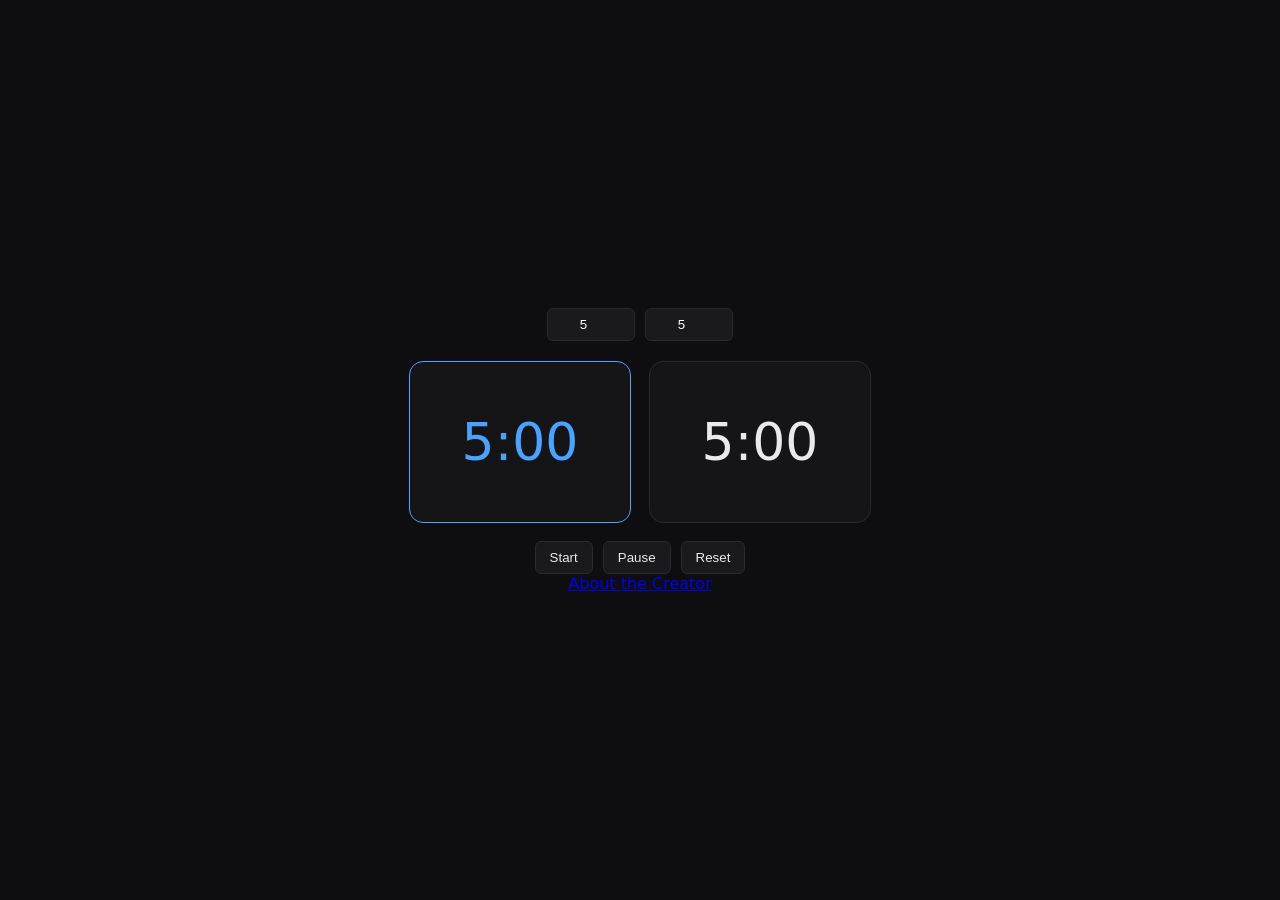
==== index.html @ dc55e905 "Update index.html" ====
<!DOCTYPE html>
<html lang="en">
<head>
<meta charset="UTF-8">
<title>Daham Denuwan</title>

<style>
body{
    margin:0;
    height:100vh;
    display:flex;
    flex-direction:column;
    justify-content:center;
    align-items:center;
    background:#0e0e10;
    font-family: system-ui, Arial;
    color:#eaeaea;
}

.top {
    margin-bottom:20px;
    display:flex;
    gap:10px;
}

input{
    width:70px;
    padding:8px;
    background:#1a1a1d;
    border:1px solid #2a2a2e;
    color:#fff;
    outline:none;
    text-align:center;
    border-radius:6px;
}

.clock-wrap{
    display:flex;
    gap:18px;
}

.clock{
    width:220px;
    height:160px;
    display:flex;
    align-items:center;
    justify-content:center;
    font-size:52px;
    background:#151518;
    border:1px solid #2a2a2e;
    border-radius:14px;
    cursor:pointer;
    user-select:none;
    transition:0.15s;
}

.active{
    border-color:#4aa3ff;
    color:#4aa3ff;
}

.controls{
    margin-top:18px;
    display:flex;
    gap:10px;
}

button{
    padding:8px 14px;
    background:#1a1a1d;
    border:1px solid #2a2a2e;
    color:#eaeaea;
    border-radius:6px;
    cursor:pointer;
}

button:hover{
    border-color:#4aa3ff;
}
</style>
</head>

<body>

<div class="top">
    <input id="t1set" type="number" value="5" min="1">
    <input id="t2set" type="number" value="5" min="1">
</div>

<div class="clock-wrap">
    <div id="c1" class="clock active">5:00</div>
    <div id="c2" class="clock">5:00</div>
</div>

<div class="controls">
    <button onclick="start()">Start</button>
    <button onclick="pause()">Pause</button>
    <button onclick="reset()">Reset</button>
</div>

<script>
let t1 = 300;
let t2 = 300;
let active = 1;
let running = false;
let timer = null;

const c1 = document.getElementById("c1");
const c2 = document.getElementById("c2");

function fmt(t){
    let m = Math.floor(t/60);
    let s = t%60;
    return `${m}:${s.toString().padStart(2,'0')}`;
}

function draw(){
    c1.textContent = fmt(t1);
    c2.textContent = fmt(t2);
}

function tick(){
    if(!running) return;

    if(active === 1){
        t1--;
        if(t1 < 0) t1 = 0;
    } else {
        t2--;
        if(t2 < 0) t2 = 0;
    }

    draw();
}

function start(){
    t1 = parseInt(document.getElementById("t1set").value) * 60;
    t2 = parseInt(document.getElementById("t2set").value) * 60;

    active = 1;
    running = true;

    c1.classList.add("active");
    c2.classList.remove("active");

    clearInterval(timer);
    timer = setInterval(tick, 1000);

    draw();
}

function switchTo(next){
    if(!running) return;

    active = next;
    c1.classList.toggle("active", active === 1);
    c2.classList.toggle("active", active === 2);
}

c1.onclick = () => switchTo(2);
c2.onclick = () => switchTo(1);

function pause(){
    running = !running;
}

function reset(){
    running = false;
    clearInterval(timer);

    t1 = parseInt(document.getElementById("t1set").value) * 60;
    t2 = parseInt(document.getElementById("t2set").value) * 60;

    active = 1;

    c1.classList.add("active");
    c2.classList.remove("active");

    draw();
}

draw();
</script>
<a href="creator.html">About the Creator</a>
</body>
</html>
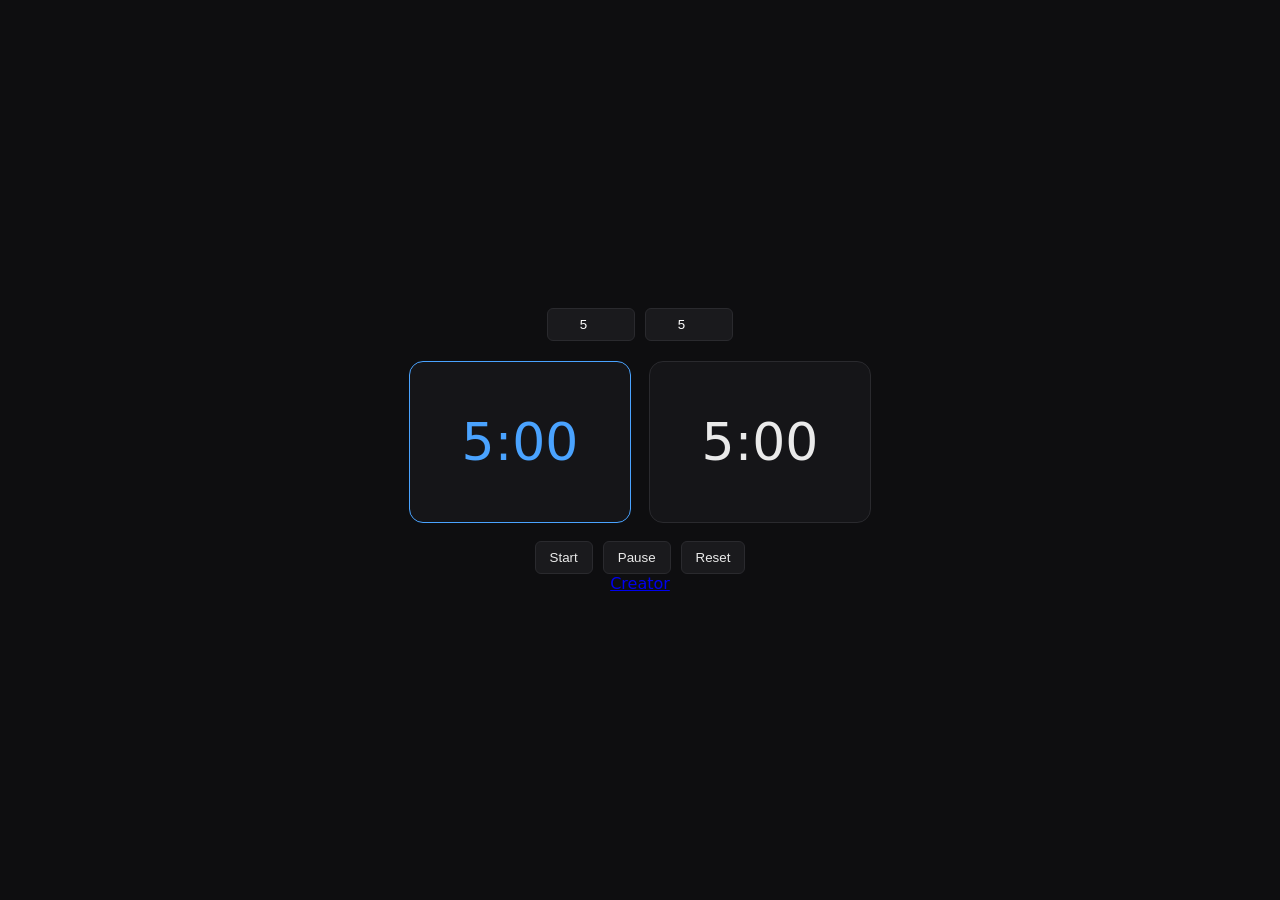
==== commit 565686fb: "Update index.html" ====
--- a/index.html
+++ b/index.html
@@ -181,6 +181,6 @@
 
 draw();
 </script>
-<a href="creator.html">About the Creator</a>
+<a href="creator.html" class="creator-btn">Creator</a>
 </body>
 </html>
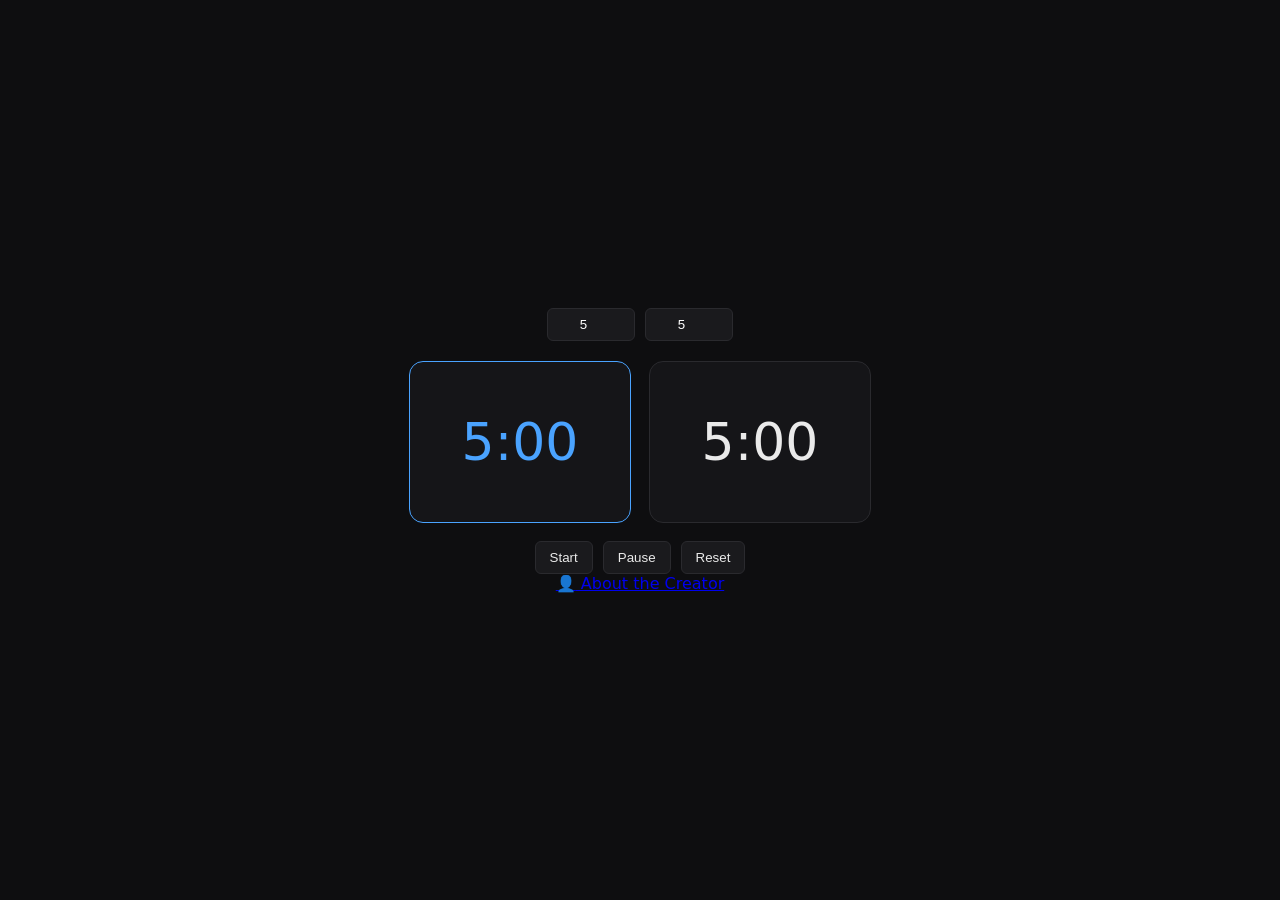
==== commit 9a055729: "Update index.html" ====
--- a/index.html
+++ b/index.html
@@ -181,6 +181,9 @@
 
 draw();
 </script>
-<a href="creator.html" class="creator-btn">Creator</a>
+<a href="creator.html" class="creator-btn">
+    <span>👤</span>
+    About the Creator
+</a>
 </body>
 </html>
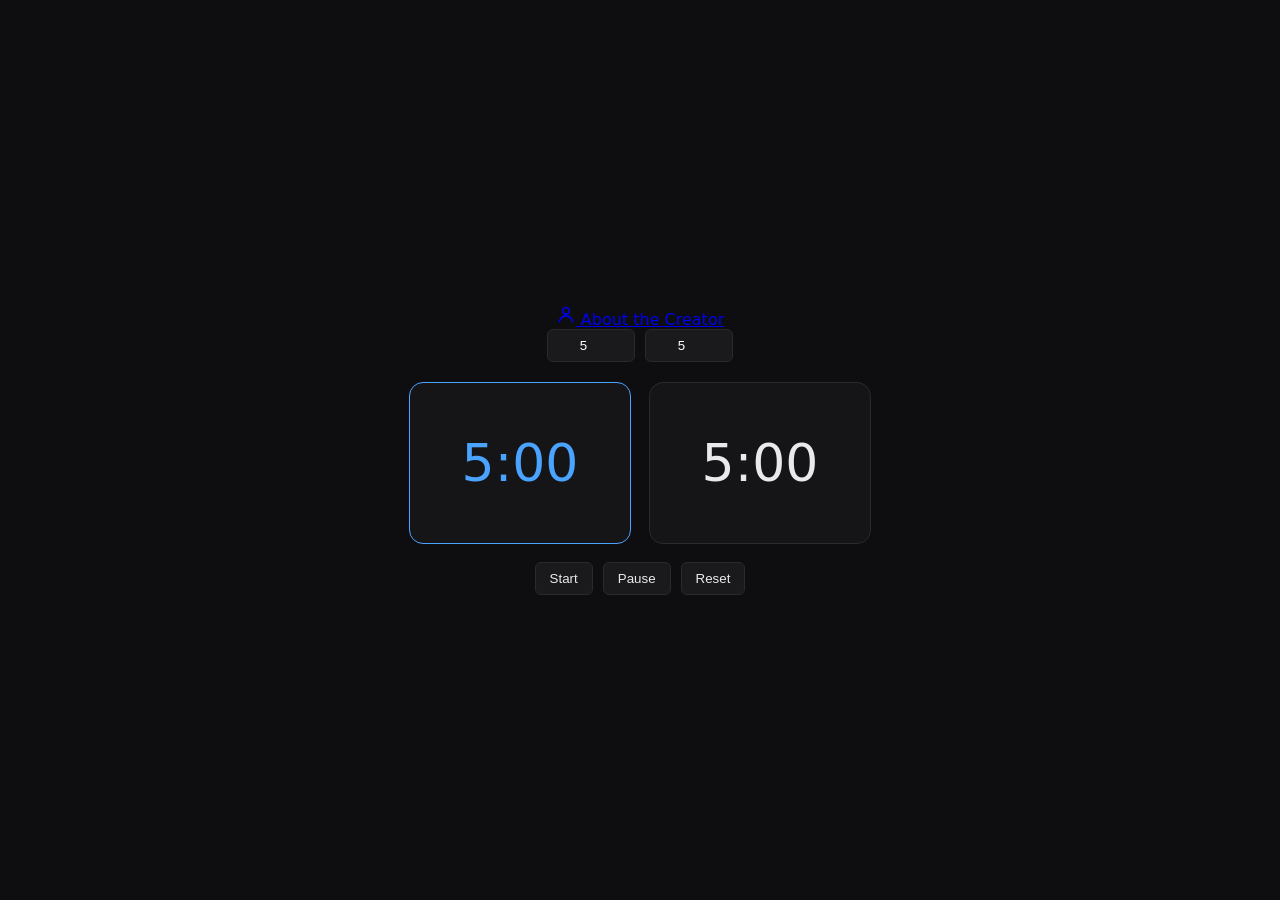
==== commit b62e91de: "Update index.html" ====
--- a/index.html
+++ b/index.html
@@ -82,6 +82,15 @@
 
 <body>
 
+<a href="creator.html" class="creator-btn">
+<svg xmlns="http://www.w3.org/2000/svg" width="20" height="20" fill="none" stroke="currentColor" stroke-width="2" viewBox="0 0 24 24">
+<path d="M20 21a8 8 0 0 0-16 0"/>
+<circle cx="12" cy="7" r="4"/>
+</svg>
+
+<span>About the Creator</span>
+</a>
+    
 <div class="top">
     <input id="t1set" type="number" value="5" min="1">
     <input id="t2set" type="number" value="5" min="1">
@@ -181,9 +190,6 @@
 
 draw();
 </script>
-<a href="creator.html" class="creator-btn">
-    <span>👤</span>
-    About the Creator
-</a>
+
 </body>
 </html>
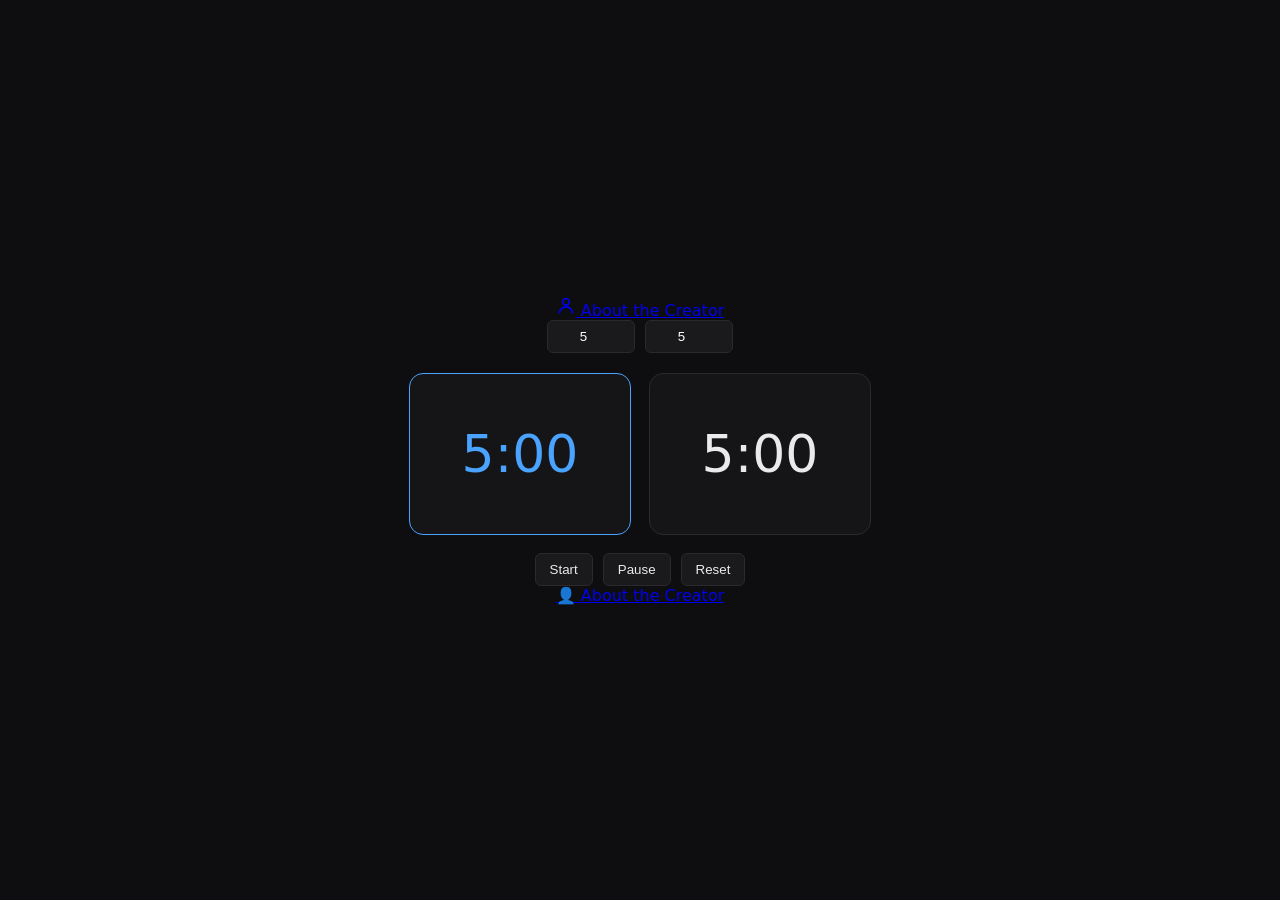
==== commit cbc70394: "Update index.html" ====
--- a/index.html
+++ b/index.html
@@ -190,6 +190,11 @@
 
 draw();
 </script>
+    <div class="creator-container">
+    <a href="creator.html" class="creator-btn">
+        👤 About the Creator
+    </a>
+</div>
 
 </body>
 </html>
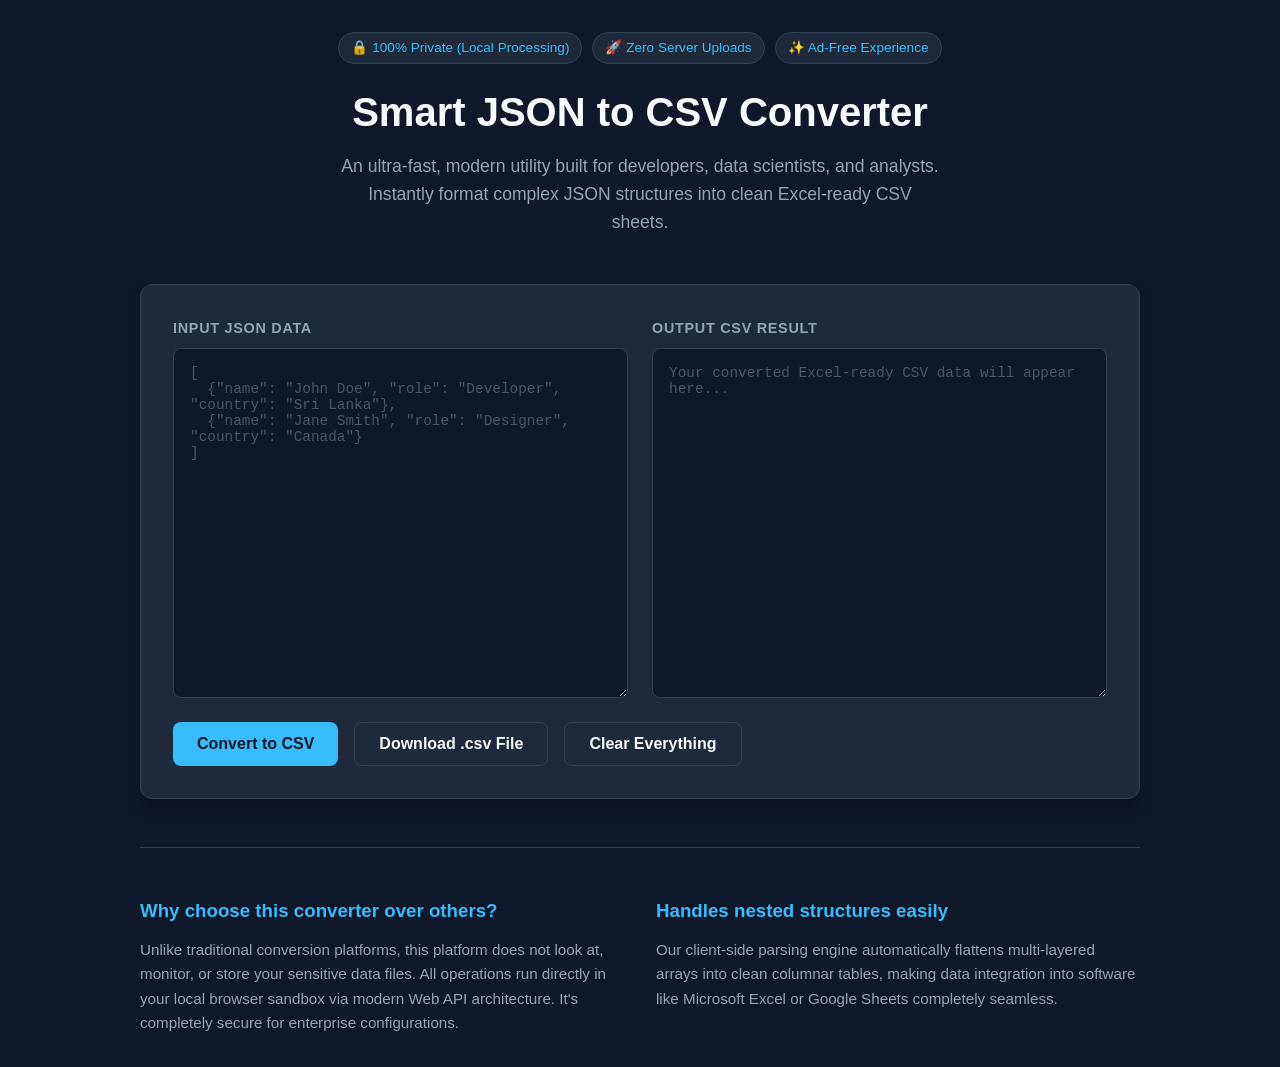
==== commit 01161135: "Update index.html" ====
--- a/index.html
+++ b/index.html
@@ -1,200 +1,355 @@
 <!DOCTYPE html>
 <html lang="en">
 <head>
-<meta charset="UTF-8">
-<title>Daham Denuwan</title>
-
-<style>
-body{
-    margin:0;
-    height:100vh;
-    display:flex;
-    flex-direction:column;
-    justify-content:center;
-    align-items:center;
-    background:#0e0e10;
-    font-family: system-ui, Arial;
-    color:#eaeaea;
-}
-
-.top {
-    margin-bottom:20px;
-    display:flex;
-    gap:10px;
-}
-
-input{
-    width:70px;
-    padding:8px;
-    background:#1a1a1d;
-    border:1px solid #2a2a2e;
-    color:#fff;
-    outline:none;
-    text-align:center;
-    border-radius:6px;
-}
-
-.clock-wrap{
-    display:flex;
-    gap:18px;
-}
-
-.clock{
-    width:220px;
-    height:160px;
-    display:flex;
-    align-items:center;
-    justify-content:center;
-    font-size:52px;
-    background:#151518;
-    border:1px solid #2a2a2e;
-    border-radius:14px;
-    cursor:pointer;
-    user-select:none;
-    transition:0.15s;
-}
-
-.active{
-    border-color:#4aa3ff;
-    color:#4aa3ff;
-}
-
-.controls{
-    margin-top:18px;
-    display:flex;
-    gap:10px;
-}
-
-button{
-    padding:8px 14px;
-    background:#1a1a1d;
-    border:1px solid #2a2a2e;
-    color:#eaeaea;
-    border-radius:6px;
-    cursor:pointer;
-}
-
-button:hover{
-    border-color:#4aa3ff;
-}
-</style>
+    <meta charset="UTF-8">
+    <meta name="viewport" content="width=device-width, initial-scale=1.0">
+    
+    <title>Free JSON to CSV Converter Online - 100% Private & Instant</title>
+    <meta name="description" content="Convert JSON data to Excel CSV format instantly. Free, ad-free, and 100% private. All processing happens in your browser—no data is uploaded to a server.">
+    <meta name="keywords" content="json to csv, convert json to excel, json to csv converter, free json converter, private json parser">
+    
+    <style>
+        :root {
+            --bg-color: #0f172a;
+            --card-bg: #1e293b;
+            --text-color: #f8fafc;
+            --text-muted: #94a3b8;
+            --accent-color: #38bdf8;
+            --accent-hover: #0ea5e9;
+            --success-color: #4ade80;
+            --border-color: #334155;
+        }
+
+        * {
+            box-sizing: border-box;
+            margin: 0;
+            padding: 0;
+            font-family: -apple-system, BlinkMacSystemFont, "Segoe UI", Roboto, Helvetica, Arial, sans-serif;
+        }
+
+        body {
+            background-color: var(--bg-color);
+            color: var(--text-color);
+            line-height: 1.6;
+            padding: 2rem 1rem;
+        }
+
+        .container {
+            max-width: 1000px;
+            margin: 0 auto;
+        }
+
+        header {
+            text-align: center;
+            margin-bottom: 3rem;
+        }
+
+        h1 {
+            font-size: 2.5rem;
+            margin-bottom: 0.5rem;
+            color: var(--text-color);
+        }
+
+        .badge-container {
+            display: flex;
+            justify-content: center;
+            gap: 10px;
+            margin-bottom: 1rem;
+            flex-wrap: wrap;
+        }
+
+        .badge {
+            background-color: #1e293b;
+            border: 1px solid var(--border-color);
+            padding: 0.25rem 0.75rem;
+            border-radius: 20px;
+            font-size: 0.85rem;
+            color: var(--accent-color);
+            font-weight: 500;
+        }
+
+        .subtitle {
+            color: var(--text-muted);
+            font-size: 1.1rem;
+            max-width: 600px;
+            margin: 0 auto;
+        }
+
+        .converter-box {
+            background-color: var(--card-bg);
+            border: 1px solid var(--border-color);
+            border-radius: 12px;
+            padding: 2rem;
+            box-shadow: 0 10px 15px -3px rgba(0, 0, 0, 0.3);
+            margin-bottom: 3rem;
+        }
+
+        .grid {
+            display: grid;
+            grid-template-columns: 1fr;
+            gap: 1.5rem;
+            margin-bottom: 1.5rem;
+        }
+
+        @media (min-width: 768px) {
+            .grid {
+                grid-template-columns: 1fr 1fr;
+            }
+        }
+
+        .input-group {
+            display: flex;
+            flex-direction: column;
+            gap: 0.5rem;
+        }
+
+        label {
+            font-weight: 600;
+            color: var(--text-muted);
+            font-size: 0.9rem;
+            text-transform: uppercase;
+            letter-spacing: 0.05em;
+        }
+
+        textarea {
+            width: 100%;
+            height: 350px;
+            background-color: #0f172a;
+            border: 1px solid var(--border-color);
+            border-radius: 8px;
+            padding: 1rem;
+            color: #38bdf8;
+            font-family: "Fira Code", Monaco, Consolas, monospace;
+            font-size: 0.9rem;
+            resize: vertical;
+        }
+
+        textarea:focus {
+            outline: none;
+            border-color: var(--accent-color);
+        }
+
+        textarea::placeholder {
+            color: #475569;
+        }
+
+        .action-bar {
+            display: flex;
+            gap: 1rem;
+            flex-wrap: wrap;
+        }
+
+        button {
+            background-color: var(--accent-color);
+            color: #0f172a;
+            border: none;
+            padding: 0.75rem 1.5rem;
+            font-size: 1rem;
+            font-weight: 600;
+            border-radius: 8px;
+            cursor: pointer;
+            transition: background-color 0.2s, transform 0.1s;
+        }
+
+        button:hover {
+            background-color: var(--accent-hover);
+        }
+
+        button:active {
+            transform: scale(0.98);
+        }
+
+        button.secondary {
+            background-color: transparent;
+            border: 1px solid var(--border-color);
+            color: var(--text-color);
+        }
+
+        button.secondary:hover {
+            background-color: #334155;
+        }
+
+        .error-message {
+            color: #f87171;
+            margin-top: 1rem;
+            font-weight: 500;
+            display: none;
+        }
+
+        /* Marketing & Informational Content Footer */
+        .info-section {
+            border-top: 1px solid var(--border-color);
+            padding-top: 3rem;
+        }
+
+        .info-grid {
+            display: grid;
+            grid-template-columns: 1fr;
+            gap: 2rem;
+        }
+
+        @media (min-width: 768px) {
+            .info-grid {
+                grid-template-columns: 1fr 1fr;
+            }
+        }
+
+        .info-card h3 {
+            margin-bottom: 0.75rem;
+            color: var(--accent-color);
+        }
+
+        .info-card p {
+            color: var(--text-muted);
+            font-size: 0.95rem;
+        }
+    </style>
 </head>
-
 <body>
 
-<a href="creator.html" class="creator-btn">
-<svg xmlns="http://www.w3.org/2000/svg" width="20" height="20" fill="none" stroke="currentColor" stroke-width="2" viewBox="0 0 24 24">
-<path d="M20 21a8 8 0 0 0-16 0"/>
-<circle cx="12" cy="7" r="4"/>
-</svg>
-
-<span>About the Creator</span>
-</a>
-    
-<div class="top">
-    <input id="t1set" type="number" value="5" min="1">
-    <input id="t2set" type="number" value="5" min="1">
-</div>
-
-<div class="clock-wrap">
-    <div id="c1" class="clock active">5:00</div>
-    <div id="c2" class="clock">5:00</div>
-</div>
-
-<div class="controls">
-    <button onclick="start()">Start</button>
-    <button onclick="pause()">Pause</button>
-    <button onclick="reset()">Reset</button>
-</div>
-
-<script>
-let t1 = 300;
-let t2 = 300;
-let active = 1;
-let running = false;
-let timer = null;
-
-const c1 = document.getElementById("c1");
-const c2 = document.getElementById("c2");
-
-function fmt(t){
-    let m = Math.floor(t/60);
-    let s = t%60;
-    return `${m}:${s.toString().padStart(2,'0')}`;
-}
-
-function draw(){
-    c1.textContent = fmt(t1);
-    c2.textContent = fmt(t2);
-}
-
-function tick(){
-    if(!running) return;
-
-    if(active === 1){
-        t1--;
-        if(t1 < 0) t1 = 0;
-    } else {
-        t2--;
-        if(t2 < 0) t2 = 0;
-    }
-
-    draw();
-}
-
-function start(){
-    t1 = parseInt(document.getElementById("t1set").value) * 60;
-    t2 = parseInt(document.getElementById("t2set").value) * 60;
-
-    active = 1;
-    running = true;
-
-    c1.classList.add("active");
-    c2.classList.remove("active");
-
-    clearInterval(timer);
-    timer = setInterval(tick, 1000);
-
-    draw();
-}
-
-function switchTo(next){
-    if(!running) return;
-
-    active = next;
-    c1.classList.toggle("active", active === 1);
-    c2.classList.toggle("active", active === 2);
-}
-
-c1.onclick = () => switchTo(2);
-c2.onclick = () => switchTo(1);
-
-function pause(){
-    running = !running;
-}
-
-function reset(){
-    running = false;
-    clearInterval(timer);
-
-    t1 = parseInt(document.getElementById("t1set").value) * 60;
-    t2 = parseInt(document.getElementById("t2set").value) * 60;
-
-    active = 1;
-
-    c1.classList.add("active");
-    c2.classList.remove("active");
-
-    draw();
-}
-
-draw();
-</script>
-    <div class="creator-container">
-    <a href="creator.html" class="creator-btn">
-        👤 About the Creator
-    </a>
-</div>
-
+    <div class="container">
+        <header>
+            <div class="badge-container">
+                <span class="badge">🔒 100% Private (Local Processing)</span>
+                <span class="badge">🚀 Zero Server Uploads</span>
+                <span class="badge">✨ Ad-Free Experience</span>
+            </div>
+            <h1>Smart JSON to CSV Converter</h1>
+            <p class="subtitle">An ultra-fast, modern utility built for developers, data scientists, and analysts. Instantly format complex JSON structures into clean Excel-ready CSV sheets.</p>
+        </header>
+
+        <div class="converter-box">
+            <div class="grid">
+                <div class="input-group">
+                    <label for="jsonInput">Input JSON Data</label>
+                    <textarea id="jsonInput" placeholder='[&#10;  {"name": "John Doe", "role": "Developer", "country": "Sri Lanka"},&#10;  {"name": "Jane Smith", "role": "Designer", "country": "Canada"}&#10;]'></textarea>
+                </div>
+                <div class="input-group">
+                    <label for="csvOutput">Output CSV Result</label>
+                    <textarea id="csvOutput" readonly placeholder="Your converted Excel-ready CSV data will appear here..."></textarea>
+                </div>
+            </div>
+
+            <div class="action-bar">
+                <button id="convertBtn" onclick="processData()">Convert to CSV</button>
+                <button id="downloadBtn" class="secondary" onclick="downloadCSV()" disabled>Download .csv File</button>
+                <button class="secondary" onclick="clearAll()">Clear Everything</button>
+            </div>
+            
+            <div id="errorBox" class="error-message"></div>
+        </div>
+
+        <section class="info-section">
+            <div class="info-grid">
+                <div class="info-card">
+                    <h3>Why choose this converter over others?</h3>
+                    <p>Unlike traditional conversion platforms, this platform does not look at, monitor, or store your sensitive data files. All operations run directly in your local browser sandbox via modern Web API architecture. It's completely secure for enterprise configurations.</p>
+                </div>
+                <div class="info-card">
+                    <h3>Handles nested structures easily</h3>
+                    <p>Our client-side parsing engine automatically flattens multi-layered arrays into clean columnar tables, making data integration into software like Microsoft Excel or Google Sheets completely seamless.</p>
+                </div>
+            </div>
+        </section>
+    </div>
+
+    <script>
+        function processData() {
+            const jsonInput = document.getElementById('jsonInput').value.trim();
+            const errorBox = document.getElementById('errorBox');
+            const csvOutput = document.getElementById('csvOutput');
+            const downloadBtn = document.getElementById('downloadBtn');
+
+            errorBox.style.display = "none";
+            csvOutput.value = "";
+            downloadBtn.disabled = true;
+
+            if (!jsonInput) {
+                showError("Please paste some JSON data first.");
+                return;
+            }
+
+            try {
+                let parsedData = JSON.parse(jsonInput);
+                
+                // If user pasted a single object instead of an array, wrap it in an array
+                if (!Array.isArray(parsedData)) {
+                    parsedData = [parsedData];
+                }
+
+                if (parsedData.length === 0) {
+                    showError("The array is empty.");
+                    return;
+                }
+
+                // Gather all unique keys across all objects (accounts for mismatched structures)
+                let headers = new Set();
+                parsedData.forEach(item => {
+                    Object.keys(item).forEach(key => headers.add(key));
+                });
+                const headerArray = Array.from(headers);
+
+                // Build CSV rows
+                let csvRows = [];
+                
+                // Add header row
+                csvRows.push(headerArray.map(header => `"${header.replace(/"/g, '""')}"`).join(','));
+
+                // Add data rows
+                parsedData.forEach(item => {
+                    const rowValues = headerArray.map(header => {
+                        let val = item[header];
+                        if (val === undefined || val === null) {
+                            return '""';
+                        }
+                        // Handle objects or arrays inside the property
+                        if (typeof val === 'object') {
+                            val = JSON.stringify(val);
+                        }
+                        // Escape quotes for CSV safety
+                        return `"${String(val).replace(/"/g, '""')}"`;
+                    });
+                    csvRows.push(rowValues.join(','));
+                });
+
+                // Display result
+                csvOutput.value = csvRows.join('\n');
+                downloadBtn.disabled = false;
+
+            } catch (e) {
+                showError("Invalid JSON structure: " + e.message);
+            }
+        }
+
+        function downloadCSV() {
+            const csvContent = document.getElementById('csvOutput').value;
+            if (!csvContent) return;
+
+            const blob = new Blob([csvContent], { type: 'text/csv;charset=utf-8;' });
+            const url = URL.createObjectURL(blob);
+            const link = document.createElement("a");
+            
+            link.setAttribute("href", url);
+            link.setAttribute("download", "converted_data.csv");
+            link.style.visibility = 'hidden';
+            
+            document.body.appendChild(link);
+            link.click();
+            document.body.removeChild(link);
+        }
+
+        function clearAll() {
+            document.getElementById('jsonInput').value = "";
+            document.getElementById('csvOutput').value = "";
+            document.getElementById('errorBox').style.display = "none";
+            document.getElementById('downloadBtn').disabled = true;
+        }
+
+        function showError(msg) {
+            const errorBox = document.getElementById('errorBox');
+            errorBox.innerText = msg;
+            errorBox.style.display = "block";
+        }
+    </script>
 </body>
 </html>
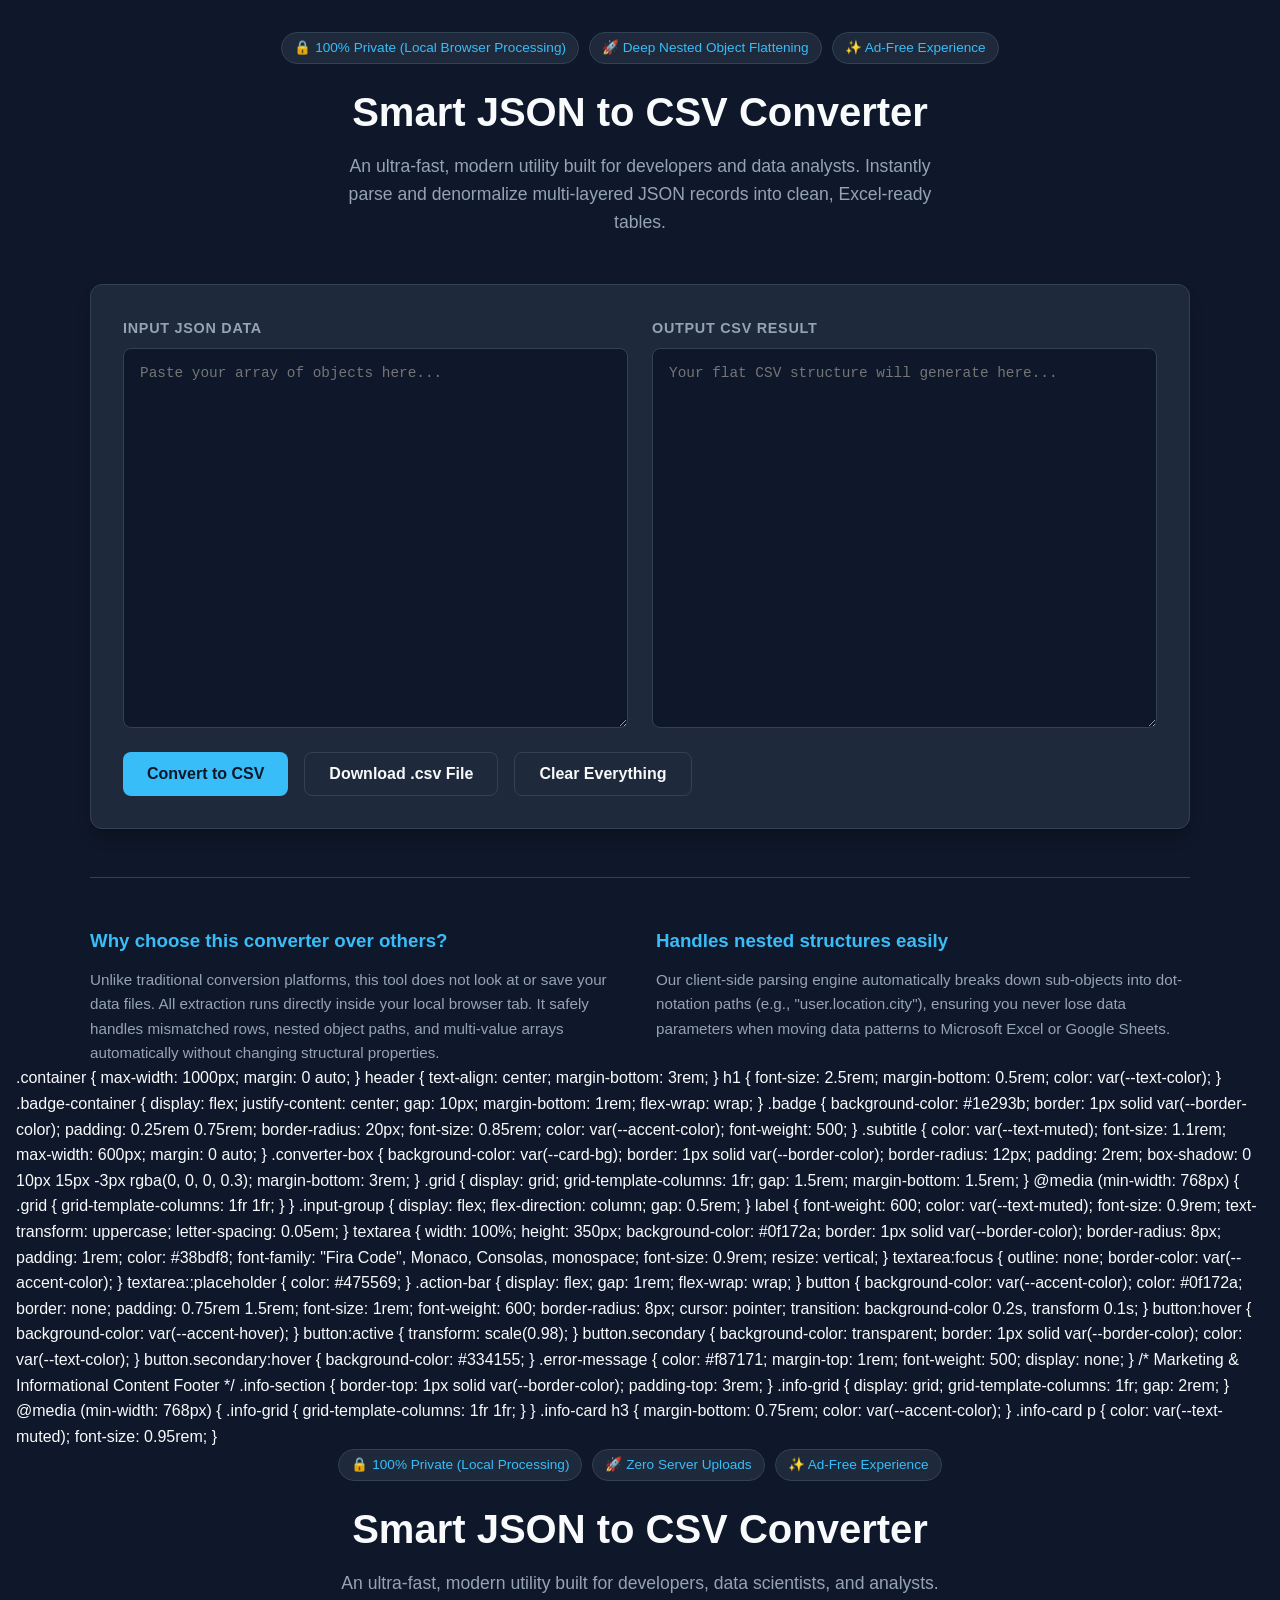
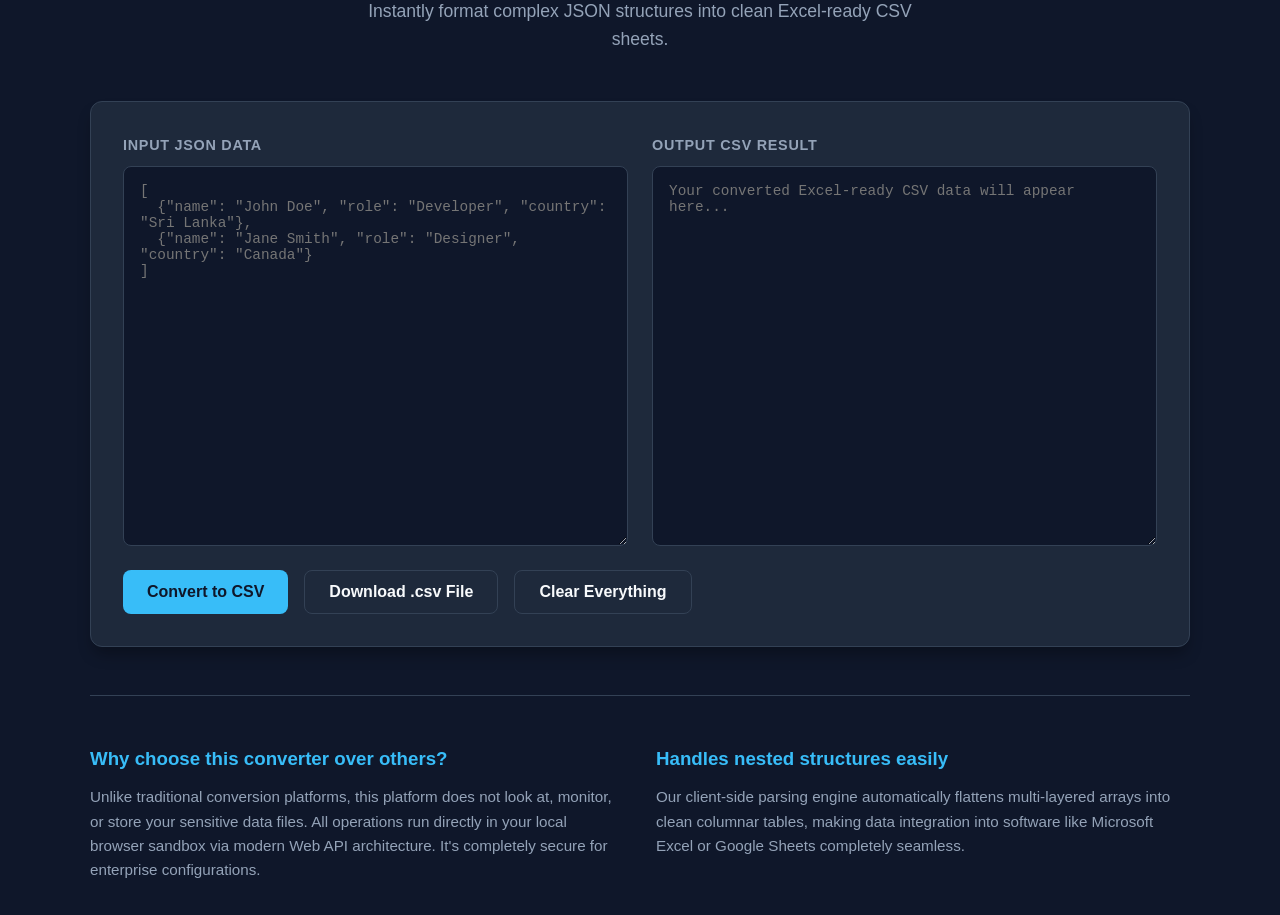
==== commit c3de6c4f: "Update index.html" ====
--- a/index.html
+++ b/index.html
@@ -5,8 +5,8 @@
     <meta name="viewport" content="width=device-width, initial-scale=1.0">
     
     <title>Free JSON to CSV Converter Online - 100% Private & Instant</title>
-    <meta name="description" content="Convert JSON data to Excel CSV format instantly. Free, ad-free, and 100% private. All processing happens in your browser—no data is uploaded to a server.">
-    <meta name="keywords" content="json to csv, convert json to excel, json to csv converter, free json converter, private json parser">
+    <meta name="description" content="Convert nested JSON data to Excel CSV format instantly. Free, ad-free, and 100% private. All processing happens in your browser—no data is uploaded to a server.">
+    <meta name="keywords" content="json to csv, convert json to excel, json to csv converter, free json converter, private json parser, flatten json">
     
     <style>
         :root {
@@ -16,7 +16,6 @@
             --text-muted: #94a3b8;
             --accent-color: #38bdf8;
             --accent-hover: #0ea5e9;
-            --success-color: #4ade80;
             --border-color: #334155;
         }
 
@@ -24,7 +23,7 @@
             box-sizing: border-box;
             margin: 0;
             padding: 0;
-            font-family: -apple-system, BlinkMacSystemFont, "Segoe UI", Roboto, Helvetica, Arial, sans-serif;
+            font-family: -apple-system, BlinkMacSystemFont, "Segoe UI", Roboto, Arial, sans-serif;
         }
 
         body {
@@ -34,6 +33,338 @@
             padding: 2rem 1rem;
         }
 
+        .container {
+            max-width: 1100px;
+            margin: 0 auto;
+        }
+
+        header {
+            text-align: center;
+            margin-bottom: 3rem;
+        }
+
+        h1 {
+            font-size: 2.5rem;
+            margin-bottom: 0.5rem;
+        }
+
+        .badge-container {
+            display: flex;
+            justify-content: center;
+            gap: 10px;
+            margin-bottom: 1rem;
+            flex-wrap: wrap;
+        }
+
+        .badge {
+            background-color: #1e293b;
+            border: 1px solid var(--border-color);
+            padding: 0.25rem 0.75rem;
+            border-radius: 20px;
+            font-size: 0.85rem;
+            color: var(--accent-color);
+            font-weight: 500;
+        }
+
+        .subtitle {
+            color: var(--text-muted);
+            font-size: 1.1rem;
+            max-width: 600px;
+            margin: 0 auto;
+        }
+
+        .converter-box {
+            background-color: var(--card-bg);
+            border: 1px solid var(--border-color);
+            border-radius: 12px;
+            padding: 2rem;
+            box-shadow: 0 10px 15px -3px rgba(0, 0, 0, 0.3);
+            margin-bottom: 3rem;
+        }
+
+        .grid {
+            display: grid;
+            grid-template-columns: 1fr;
+            gap: 1.5rem;
+            margin-bottom: 1.5rem;
+        }
+
+        @media (min-width: 768px) {
+            .grid {
+                grid-template-columns: 1fr 1fr;
+            }
+        }
+
+        .input-group {
+            display: flex;
+            flex-direction: column;
+            gap: 0.5rem;
+        }
+
+        label {
+            font-weight: 600;
+            color: var(--text-muted);
+            font-size: 0.9rem;
+            text-transform: uppercase;
+            letter-spacing: 0.05em;
+        }
+
+        textarea {
+            width: 100%;
+            height: 380px;
+            background-color: #0f172a;
+            border: 1px solid var(--border-color);
+            border-radius: 8px;
+            padding: 1rem;
+            color: #38bdf8;
+            font-family: Monaco, Consolas, monospace;
+            font-size: 0.9rem;
+            resize: vertical;
+        }
+
+        textarea:focus {
+            outline: none;
+            border-color: var(--accent-color);
+        }
+
+        .action-bar {
+            display: flex;
+            gap: 1rem;
+            flex-wrap: wrap;
+        }
+
+        button {
+            background-color: var(--accent-color);
+            color: #0f172a;
+            border: none;
+            padding: 0.75rem 1.5rem;
+            font-size: 1rem;
+            font-weight: 600;
+            border-radius: 8px;
+            cursor: pointer;
+            transition: background 0.2s;
+        }
+
+        button:hover {
+            background-color: var(--accent-hover);
+        }
+
+        button:disabled {
+            background-color: #334155;
+            color: var(--text-muted);
+            cursor: not-allowed;
+        }
+
+        button.secondary {
+            background-color: transparent;
+            border: 1px solid var(--border-color);
+            color: var(--text-color);
+        }
+
+        button.secondary:hover {
+            background-color: #334155;
+        }
+
+        .error-message {
+            color: #f87171;
+            margin-top: 1rem;
+            font-weight: 500;
+            display: none;
+            padding: 0.75rem;
+            background: rgba(248, 113, 113, 0.1);
+            border-radius: 6px;
+        }
+
+        .info-section {
+            border-top: 1px solid var(--border-color);
+            padding-top: 3rem;
+        }
+
+        .info-grid {
+            display: grid;
+            grid-template-columns: 1fr;
+            gap: 2rem;
+        }
+
+        @media (min-width: 768px) {
+            .info-grid {
+                grid-template-columns: 1fr 1fr;
+            }
+        }
+
+        .info-card h3 {
+            margin-bottom: 0.75rem;
+            color: var(--accent-color);
+        }
+
+        .info-card p {
+            color: var(--text-muted);
+            font-size: 0.95rem;
+        }
+    </style>
+</head>
+<body>
+
+    <div class="container">
+        <header>
+            <div class="badge-container">
+                <span class="badge">🔒 100% Private (Local Browser Processing)</span>
+                <span class="badge">🚀 Deep Nested Object Flattening</span>
+                <span class="badge">✨ Ad-Free Experience</span>
+            </div>
+            <h1>Smart JSON to CSV Converter</h1>
+            <p class="subtitle">An ultra-fast, modern utility built for developers and data analysts. Instantly parse and denormalize multi-layered JSON records into clean, Excel-ready tables.</p>
+        </header>
+
+        <div class="converter-box">
+            <div class="grid">
+                <div class="input-group">
+                    <label for="jsonInput">Input JSON Data</label>
+                    <textarea id="jsonInput" placeholder='Paste your array of objects here...'></textarea>
+                </div>
+                <div class="input-group">
+                    <label for="csvOutput">Output CSV Result</label>
+                    <textarea id="csvOutput" readonly placeholder="Your flat CSV structure will generate here..."></textarea>
+                </div>
+            </div>
+
+            <div class="action-bar">
+                <button id="convertBtn" onclick="processData()">Convert to CSV</button>
+                <button id="downloadBtn" class="secondary" onclick="downloadCSV()" disabled>Download .csv File</button>
+                <button class="secondary" onclick="clearAll()">Clear Everything</button>
+            </div>
+            
+            <div id="errorBox" class="error-message"></div>
+        </div>
+
+        <section class="info-section">
+            <div class="info-grid">
+                <div class="info-card">
+                    <h3>Why choose this converter over others?</h3>
+                    <p>Unlike traditional conversion platforms, this tool does not look at or save your data files. All extraction runs directly inside your local browser tab. It safely handles mismatched rows, nested object paths, and multi-value arrays automatically without changing structural properties.</p>
+                </div>
+                <div class="info-card">
+                    <h3>Handles nested structures easily</h3>
+                    <p>Our client-side parsing engine automatically breaks down sub-objects into dot-notation paths (e.g., "user.location.city"), ensuring you never lose data parameters when moving data patterns to Microsoft Excel or Google Sheets.</p>
+                </div>
+            </div>
+        </section>
+    </div>
+
+    <script>
+        // Deep recursive function to completely flatten any nested object/array structure
+        function flattenObject(obj, prefix = '', res = {}) {
+            for (let key in obj) {
+                if (obj.hasOwnProperty(key)) {
+                    let propName = prefix ? prefix + '.' + key : key;
+                    
+                    if (typeof obj[key] === 'object' && obj[key] !== null) {
+                        // Recursively flatten internal arrays or nested sub-objects
+                        flattenObject(obj[key], propName, res);
+                    } else {
+                        res[propName] = obj[key];
+                    }
+                }
+            }
+            return res;
+        }
+
+        function processData() {
+            const jsonInput = document.getElementById('jsonInput').value.trim();
+            const errorBox = document.getElementById('errorBox');
+            const csvOutput = document.getElementById('csvOutput');
+            const downloadBtn = document.getElementById('downloadBtn');
+
+            errorBox.style.display = "none";
+            csvOutput.value = "";
+            downloadBtn.disabled = true;
+
+            if (!jsonInput) {
+                showError("Please paste some JSON data first.");
+                return;
+            }
+
+            try {
+                let parsedData = JSON.parse(jsonInput);
+                
+                if (!Array.isArray(parsedData)) {
+                    parsedData = [parsedData];
+                }
+
+                if (parsedData.length === 0) {
+                    showError("The array contains no objects.");
+                    return;
+                }
+
+                // 1. Flatten every row inside the array to extract sub-objects
+                let flattenedRows = parsedData.map(item => flattenObject(item));
+
+                // 2. Discover all unique flat headers across all rows
+                let headers = new Set();
+                flattenedRows.forEach(row => {
+                    Object.keys(row).forEach(key => headers.add(key));
+                });
+                const headerArray = Array.from(headers);
+
+                // 3. Construct CSV String
+                let csvLines = [];
+                
+                // Construct Header Line
+                csvLines.push(headerArray.map(h => `"${h.replace(/"/g, '""')}"`).join(','));
+
+                // Construct Data Lines
+                flattenedRows.forEach(row => {
+                    const rowValues = headerArray.map(header => {
+                        let val = row[header];
+                        if (val === undefined || val === null) {
+                            return '""';
+                        }
+                        return `"${String(val).replace(/"/g, '""')}"`;
+                    });
+                    csvLines.push(rowValues.join(','));
+                });
+
+                // Display CSV string output layout structure
+                csvOutput.value = csvLines.join('\n');
+                downloadBtn.disabled = false;
+
+            } catch (e) {
+                showError("Invalid JSON: " + e.message);
+            }
+        }
+
+        function downloadCSV() {
+            const csvContent = document.getElementById('csvOutput').value;
+            if (!csvContent) return;
+
+            const blob = new Blob([csvContent], { type: 'text/csv;charset=utf-8;' });
+            const url = URL.createObjectURL(blob);
+            const link = document.createElement("a");
+            
+            link.setAttribute("href", url);
+            link.setAttribute("download", "data_export.csv");
+            link.style.visibility = 'hidden';
+            
+            document.body.appendChild(link);
+            link.click();
+            document.body.removeChild(link);
+        }
+
+        function clearAll() {
+            document.getElementById('jsonInput').value = "";
+            document.getElementById('csvOutput').value = "";
+            document.getElementById('errorBox').style.display = "none";
+            document.getElementById('downloadBtn').disabled = true;
+        }
+
+        function showError(msg) {
+            const errorBox = document.getElementById('errorBox');
+            errorBox.innerText = msg;
+            errorBox.style.display = "block";
+        }
+    </script>
+</body>
+</html>
         .container {
             max-width: 1000px;
             margin: 0 auto;
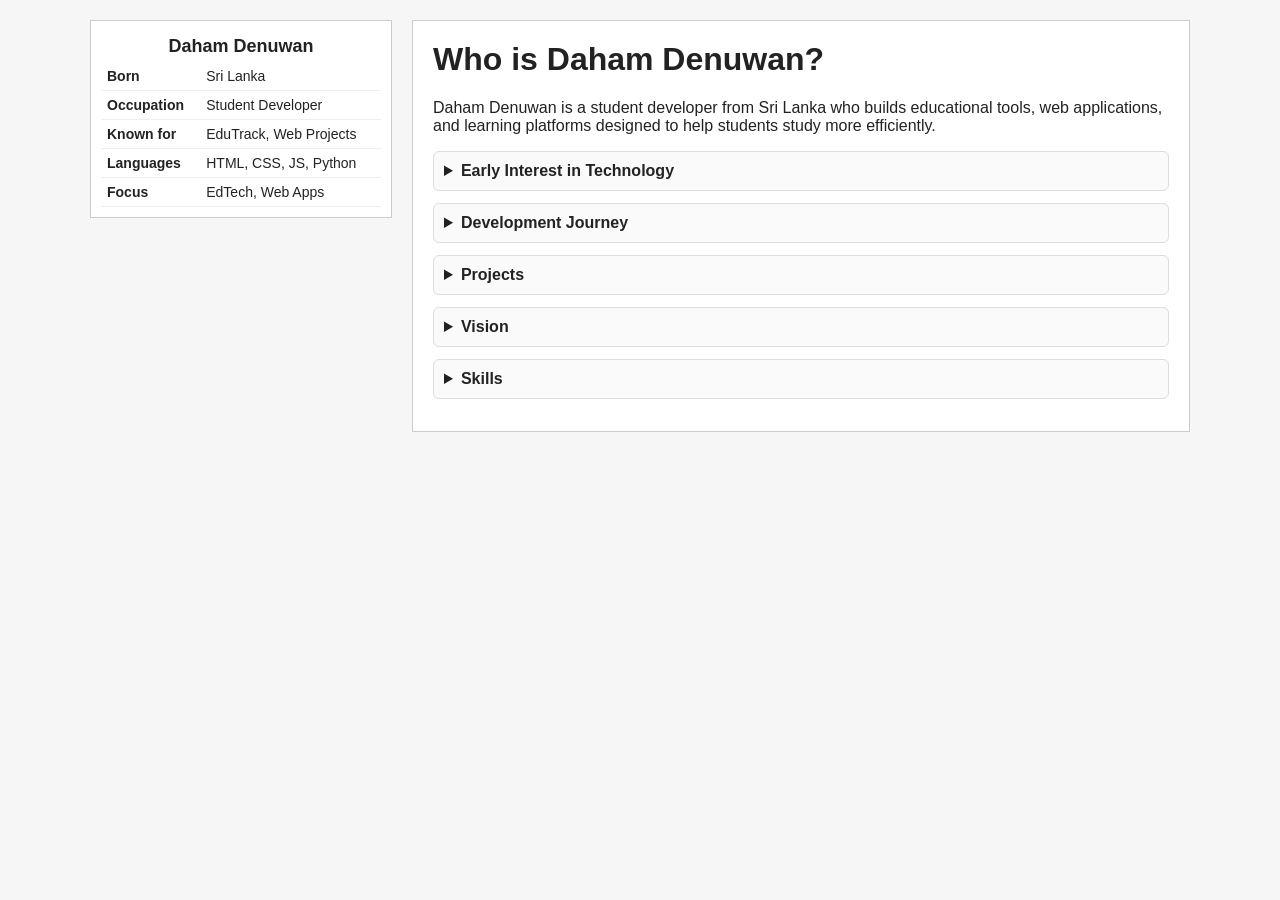
==== commit 71451744: "Update index.html" ====
--- a/index.html
+++ b/index.html
@@ -1,686 +1,155 @@
 <!DOCTYPE html>
 <html lang="en">
 <head>
-    <meta charset="UTF-8">
-    <meta name="viewport" content="width=device-width, initial-scale=1.0">
-    
-    <title>Free JSON to CSV Converter Online - 100% Private & Instant</title>
-    <meta name="description" content="Convert nested JSON data to Excel CSV format instantly. Free, ad-free, and 100% private. All processing happens in your browser—no data is uploaded to a server.">
-    <meta name="keywords" content="json to csv, convert json to excel, json to csv converter, free json converter, private json parser, flatten json">
-    
-    <style>
-        :root {
-            --bg-color: #0f172a;
-            --card-bg: #1e293b;
-            --text-color: #f8fafc;
-            --text-muted: #94a3b8;
-            --accent-color: #38bdf8;
-            --accent-hover: #0ea5e9;
-            --border-color: #334155;
-        }
+<meta charset="UTF-8">
+<title>Who is Daham Denuwan?</title>
+<meta name="description" content="Information about Daham Denuwan, a student developer from Sri Lanka building educational tools and web applications.">
 
-        * {
-            box-sizing: border-box;
-            margin: 0;
-            padding: 0;
-            font-family: -apple-system, BlinkMacSystemFont, "Segoe UI", Roboto, Arial, sans-serif;
-        }
+<style>
+body {
+  font-family: Arial, sans-serif;
+  margin: 0;
+  background: #f6f6f6;
+  color: #222;
+}
 
-        body {
-            background-color: var(--bg-color);
-            color: var(--text-color);
-            line-height: 1.6;
-            padding: 2rem 1rem;
-        }
+/* layout */
+.page {
+  display: flex;
+  gap: 20px;
+  padding: 20px;
+  max-width: 1100px;
+  margin: auto;
+}
 
-        .container {
-            max-width: 1100px;
-            margin: 0 auto;
-        }
+/* infobox */
+.infobox {
+  width: 280px;
+  background: white;
+  border: 1px solid #ccc;
+  padding: 10px;
+  font-size: 14px;
+  height: fit-content;
+}
 
-        header {
-            text-align: center;
-            margin-bottom: 3rem;
-        }
+.infobox h2 {
+  text-align: center;
+  font-size: 18px;
+  margin: 5px 0;
+}
 
-        h1 {
-            font-size: 2.5rem;
-            margin-bottom: 0.5rem;
-        }
+.infobox table {
+  width: 100%;
+  border-collapse: collapse;
+}
 
-        .badge-container {
-            display: flex;
-            justify-content: center;
-            gap: 10px;
-            margin-bottom: 1rem;
-            flex-wrap: wrap;
-        }
+.infobox td {
+  padding: 6px;
+  border-bottom: 1px solid #eee;
+}
 
-        .badge {
-            background-color: #1e293b;
-            border: 1px solid var(--border-color);
-            padding: 0.25rem 0.75rem;
-            border-radius: 20px;
-            font-size: 0.85rem;
-            color: var(--accent-color);
-            font-weight: 500;
-        }
+/* main content */
+.content {
+  flex: 1;
+  background: white;
+  padding: 20px;
+  border: 1px solid #ccc;
+}
 
-        .subtitle {
-            color: var(--text-muted);
-            font-size: 1.1rem;
-            max-width: 600px;
-            margin: 0 auto;
-        }
+h1 {
+  margin-top: 0;
+}
 
-        .converter-box {
-            background-color: var(--card-bg);
-            border: 1px solid var(--border-color);
-            border-radius: 12px;
-            padding: 2rem;
-            box-shadow: 0 10px 15px -3px rgba(0, 0, 0, 0.3);
-            margin-bottom: 3rem;
-        }
+/* collapsible sections */
+details {
+  margin-bottom: 12px;
+  border: 1px solid #ddd;
+  padding: 10px;
+  border-radius: 6px;
+  background: #fafafa;
+}
 
-        .grid {
-            display: grid;
-            grid-template-columns: 1fr;
-            gap: 1.5rem;
-            margin-bottom: 1.5rem;
-        }
+summary {
+  cursor: pointer;
+  font-weight: bold;
+}
+</style>
+</head>
 
-        @media (min-width: 768px) {
-            .grid {
-                grid-template-columns: 1fr 1fr;
-            }
-        }
-
-        .input-group {
-            display: flex;
-            flex-direction: column;
-            gap: 0.5rem;
-        }
-
-        label {
-            font-weight: 600;
-            color: var(--text-muted);
-            font-size: 0.9rem;
-            text-transform: uppercase;
-            letter-spacing: 0.05em;
-        }
-
-        textarea {
-            width: 100%;
-            height: 380px;
-            background-color: #0f172a;
-            border: 1px solid var(--border-color);
-            border-radius: 8px;
-            padding: 1rem;
-            color: #38bdf8;
-            font-family: Monaco, Consolas, monospace;
-            font-size: 0.9rem;
-            resize: vertical;
-        }
-
-        textarea:focus {
-            outline: none;
-            border-color: var(--accent-color);
-        }
-
-        .action-bar {
-            display: flex;
-            gap: 1rem;
-            flex-wrap: wrap;
-        }
-
-        button {
-            background-color: var(--accent-color);
-            color: #0f172a;
-            border: none;
-            padding: 0.75rem 1.5rem;
-            font-size: 1rem;
-            font-weight: 600;
-            border-radius: 8px;
-            cursor: pointer;
-            transition: background 0.2s;
-        }
-
-        button:hover {
-            background-color: var(--accent-hover);
-        }
-
-        button:disabled {
-            background-color: #334155;
-            color: var(--text-muted);
-            cursor: not-allowed;
-        }
-
-        button.secondary {
-            background-color: transparent;
-            border: 1px solid var(--border-color);
-            color: var(--text-color);
-        }
-
-        button.secondary:hover {
-            background-color: #334155;
-        }
-
-        .error-message {
-            color: #f87171;
-            margin-top: 1rem;
-            font-weight: 500;
-            display: none;
-            padding: 0.75rem;
-            background: rgba(248, 113, 113, 0.1);
-            border-radius: 6px;
-        }
-
-        .info-section {
-            border-top: 1px solid var(--border-color);
-            padding-top: 3rem;
-        }
-
-        .info-grid {
-            display: grid;
-            grid-template-columns: 1fr;
-            gap: 2rem;
-        }
-
-        @media (min-width: 768px) {
-            .info-grid {
-                grid-template-columns: 1fr 1fr;
-            }
-        }
-
-        .info-card h3 {
-            margin-bottom: 0.75rem;
-            color: var(--accent-color);
-        }
-
-        .info-card p {
-            color: var(--text-muted);
-            font-size: 0.95rem;
-        }
-    </style>
-</head>
 <body>
 
-    <div class="container">
-        <header>
-            <div class="badge-container">
-                <span class="badge">🔒 100% Private (Local Browser Processing)</span>
-                <span class="badge">🚀 Deep Nested Object Flattening</span>
-                <span class="badge">✨ Ad-Free Experience</span>
-            </div>
-            <h1>Smart JSON to CSV Converter</h1>
-            <p class="subtitle">An ultra-fast, modern utility built for developers and data analysts. Instantly parse and denormalize multi-layered JSON records into clean, Excel-ready tables.</p>
-        </header>
+<div class="page">
 
-        <div class="converter-box">
-            <div class="grid">
-                <div class="input-group">
-                    <label for="jsonInput">Input JSON Data</label>
-                    <textarea id="jsonInput" placeholder='Paste your array of objects here...'></textarea>
-                </div>
-                <div class="input-group">
-                    <label for="csvOutput">Output CSV Result</label>
-                    <textarea id="csvOutput" readonly placeholder="Your flat CSV structure will generate here..."></textarea>
-                </div>
-            </div>
+  <!-- INFBOX -->
+  <div class="infobox">
+    <h2>Daham Denuwan</h2>
+    <table>
+      <tr><td><b>Born</b></td><td>Sri Lanka</td></tr>
+      <tr><td><b>Occupation</b></td><td>Student Developer</td></tr>
+      <tr><td><b>Known for</b></td><td>EduTrack, Web Projects</td></tr>
+      <tr><td><b>Languages</b></td><td>HTML, CSS, JS, Python</td></tr>
+      <tr><td><b>Focus</b></td><td>EdTech, Web Apps</td></tr>
+    </table>
+  </div>
 
-            <div class="action-bar">
-                <button id="convertBtn" onclick="processData()">Convert to CSV</button>
-                <button id="downloadBtn" class="secondary" onclick="downloadCSV()" disabled>Download .csv File</button>
-                <button class="secondary" onclick="clearAll()">Clear Everything</button>
-            </div>
-            
-            <div id="errorBox" class="error-message"></div>
-        </div>
+  <!-- MAIN CONTENT -->
+  <div class="content">
 
-        <section class="info-section">
-            <div class="info-grid">
-                <div class="info-card">
-                    <h3>Why choose this converter over others?</h3>
-                    <p>Unlike traditional conversion platforms, this tool does not look at or save your data files. All extraction runs directly inside your local browser tab. It safely handles mismatched rows, nested object paths, and multi-value arrays automatically without changing structural properties.</p>
-                </div>
-                <div class="info-card">
-                    <h3>Handles nested structures easily</h3>
-                    <p>Our client-side parsing engine automatically breaks down sub-objects into dot-notation paths (e.g., "user.location.city"), ensuring you never lose data parameters when moving data patterns to Microsoft Excel or Google Sheets.</p>
-                </div>
-            </div>
-        </section>
-    </div>
+    <h1>Who is Daham Denuwan?</h1>
 
-    <script>
-        // Deep recursive function to completely flatten any nested object/array structure
-        function flattenObject(obj, prefix = '', res = {}) {
-            for (let key in obj) {
-                if (obj.hasOwnProperty(key)) {
-                    let propName = prefix ? prefix + '.' + key : key;
-                    
-                    if (typeof obj[key] === 'object' && obj[key] !== null) {
-                        // Recursively flatten internal arrays or nested sub-objects
-                        flattenObject(obj[key], propName, res);
-                    } else {
-                        res[propName] = obj[key];
-                    }
-                }
-            }
-            return res;
-        }
+    <p>
+      Daham Denuwan is a student developer from Sri Lanka who builds educational tools,
+      web applications, and learning platforms designed to help students study more efficiently.
+    </p>
 
-        function processData() {
-            const jsonInput = document.getElementById('jsonInput').value.trim();
-            const errorBox = document.getElementById('errorBox');
-            const csvOutput = document.getElementById('csvOutput');
-            const downloadBtn = document.getElementById('downloadBtn');
+    <details>
+      <summary>Early Interest in Technology</summary>
+      <p>
+        From a young age, Daham was curious about how websites and software work. This curiosity
+        led him to explore programming and start experimenting with simple web pages and scripts.
+      </p>
+    </details>
 
-            errorBox.style.display = "none";
-            csvOutput.value = "";
-            downloadBtn.disabled = true;
+    <details>
+      <summary>Development Journey</summary>
+      <p>
+        He works mainly with HTML, CSS, JavaScript, and Python. Over time, he built projects
+        like EduTrack, a digital school report system designed to help manage academic records.
+      </p>
+    </details>
 
-            if (!jsonInput) {
-                showError("Please paste some JSON data first.");
-                return;
-            }
+    <details>
+      <summary>Projects</summary>
+      <ul>
+        <li>EduTrack – School report card system</li>
+        <li>Flashcard systems for revision</li>
+        <li>Past paper organization tools</li>
+        <li>Educational web apps</li>
+      </ul>
+    </details>
 
-            try {
-                let parsedData = JSON.parse(jsonInput);
-                
-                if (!Array.isArray(parsedData)) {
-                    parsedData = [parsedData];
-                }
+    <details>
+      <summary>Vision</summary>
+      <p>
+        His goal is to create simple and effective educational platforms that help students
+        learn faster and reduce stress during exam preparation. He is especially interested
+        in combining education and technology into interactive systems.
+      </p>
+    </details>
 
-                if (parsedData.length === 0) {
-                    showError("The array contains no objects.");
-                    return;
-                }
+    <details>
+      <summary>Skills</summary>
+      <ul>
+        <li>HTML / CSS</li>
+        <li>JavaScript</li>
+        <li>Python</li>
+        <li>UI Design</li>
+        <li>Problem Solving</li>
+      </ul>
+    </details>
 
-                // 1. Flatten every row inside the array to extract sub-objects
-                let flattenedRows = parsedData.map(item => flattenObject(item));
+  </div>
+</div>
 
-                // 2. Discover all unique flat headers across all rows
-                let headers = new Set();
-                flattenedRows.forEach(row => {
-                    Object.keys(row).forEach(key => headers.add(key));
-                });
-                const headerArray = Array.from(headers);
-
-                // 3. Construct CSV String
-                let csvLines = [];
-                
-                // Construct Header Line
-                csvLines.push(headerArray.map(h => `"${h.replace(/"/g, '""')}"`).join(','));
-
-                // Construct Data Lines
-                flattenedRows.forEach(row => {
-                    const rowValues = headerArray.map(header => {
-                        let val = row[header];
-                        if (val === undefined || val === null) {
-                            return '""';
-                        }
-                        return `"${String(val).replace(/"/g, '""')}"`;
-                    });
-                    csvLines.push(rowValues.join(','));
-                });
-
-                // Display CSV string output layout structure
-                csvOutput.value = csvLines.join('\n');
-                downloadBtn.disabled = false;
-
-            } catch (e) {
-                showError("Invalid JSON: " + e.message);
-            }
-        }
-
-        function downloadCSV() {
-            const csvContent = document.getElementById('csvOutput').value;
-            if (!csvContent) return;
-
-            const blob = new Blob([csvContent], { type: 'text/csv;charset=utf-8;' });
-            const url = URL.createObjectURL(blob);
-            const link = document.createElement("a");
-            
-            link.setAttribute("href", url);
-            link.setAttribute("download", "data_export.csv");
-            link.style.visibility = 'hidden';
-            
-            document.body.appendChild(link);
-            link.click();
-            document.body.removeChild(link);
-        }
-
-        function clearAll() {
-            document.getElementById('jsonInput').value = "";
-            document.getElementById('csvOutput').value = "";
-            document.getElementById('errorBox').style.display = "none";
-            document.getElementById('downloadBtn').disabled = true;
-        }
-
-        function showError(msg) {
-            const errorBox = document.getElementById('errorBox');
-            errorBox.innerText = msg;
-            errorBox.style.display = "block";
-        }
-    </script>
 </body>
 </html>
-        .container {
-            max-width: 1000px;
-            margin: 0 auto;
-        }
-
-        header {
-            text-align: center;
-            margin-bottom: 3rem;
-        }
-
-        h1 {
-            font-size: 2.5rem;
-            margin-bottom: 0.5rem;
-            color: var(--text-color);
-        }
-
-        .badge-container {
-            display: flex;
-            justify-content: center;
-            gap: 10px;
-            margin-bottom: 1rem;
-            flex-wrap: wrap;
-        }
-
-        .badge {
-            background-color: #1e293b;
-            border: 1px solid var(--border-color);
-            padding: 0.25rem 0.75rem;
-            border-radius: 20px;
-            font-size: 0.85rem;
-            color: var(--accent-color);
-            font-weight: 500;
-        }
-
-        .subtitle {
-            color: var(--text-muted);
-            font-size: 1.1rem;
-            max-width: 600px;
-            margin: 0 auto;
-        }
-
-        .converter-box {
-            background-color: var(--card-bg);
-            border: 1px solid var(--border-color);
-            border-radius: 12px;
-            padding: 2rem;
-            box-shadow: 0 10px 15px -3px rgba(0, 0, 0, 0.3);
-            margin-bottom: 3rem;
-        }
-
-        .grid {
-            display: grid;
-            grid-template-columns: 1fr;
-            gap: 1.5rem;
-            margin-bottom: 1.5rem;
-        }
-
-        @media (min-width: 768px) {
-            .grid {
-                grid-template-columns: 1fr 1fr;
-            }
-        }
-
-        .input-group {
-            display: flex;
-            flex-direction: column;
-            gap: 0.5rem;
-        }
-
-        label {
-            font-weight: 600;
-            color: var(--text-muted);
-            font-size: 0.9rem;
-            text-transform: uppercase;
-            letter-spacing: 0.05em;
-        }
-
-        textarea {
-            width: 100%;
-            height: 350px;
-            background-color: #0f172a;
-            border: 1px solid var(--border-color);
-            border-radius: 8px;
-            padding: 1rem;
-            color: #38bdf8;
-            font-family: "Fira Code", Monaco, Consolas, monospace;
-            font-size: 0.9rem;
-            resize: vertical;
-        }
-
-        textarea:focus {
-            outline: none;
-            border-color: var(--accent-color);
-        }
-
-        textarea::placeholder {
-            color: #475569;
-        }
-
-        .action-bar {
-            display: flex;
-            gap: 1rem;
-            flex-wrap: wrap;
-        }
-
-        button {
-            background-color: var(--accent-color);
-            color: #0f172a;
-            border: none;
-            padding: 0.75rem 1.5rem;
-            font-size: 1rem;
-            font-weight: 600;
-            border-radius: 8px;
-            cursor: pointer;
-            transition: background-color 0.2s, transform 0.1s;
-        }
-
-        button:hover {
-            background-color: var(--accent-hover);
-        }
-
-        button:active {
-            transform: scale(0.98);
-        }
-
-        button.secondary {
-            background-color: transparent;
-            border: 1px solid var(--border-color);
-            color: var(--text-color);
-        }
-
-        button.secondary:hover {
-            background-color: #334155;
-        }
-
-        .error-message {
-            color: #f87171;
-            margin-top: 1rem;
-            font-weight: 500;
-            display: none;
-        }
-
-        /* Marketing & Informational Content Footer */
-        .info-section {
-            border-top: 1px solid var(--border-color);
-            padding-top: 3rem;
-        }
-
-        .info-grid {
-            display: grid;
-            grid-template-columns: 1fr;
-            gap: 2rem;
-        }
-
-        @media (min-width: 768px) {
-            .info-grid {
-                grid-template-columns: 1fr 1fr;
-            }
-        }
-
-        .info-card h3 {
-            margin-bottom: 0.75rem;
-            color: var(--accent-color);
-        }
-
-        .info-card p {
-            color: var(--text-muted);
-            font-size: 0.95rem;
-        }
-    </style>
-</head>
-<body>
-
-    <div class="container">
-        <header>
-            <div class="badge-container">
-                <span class="badge">🔒 100% Private (Local Processing)</span>
-                <span class="badge">🚀 Zero Server Uploads</span>
-                <span class="badge">✨ Ad-Free Experience</span>
-            </div>
-            <h1>Smart JSON to CSV Converter</h1>
-            <p class="subtitle">An ultra-fast, modern utility built for developers, data scientists, and analysts. Instantly format complex JSON structures into clean Excel-ready CSV sheets.</p>
-        </header>
-
-        <div class="converter-box">
-            <div class="grid">
-                <div class="input-group">
-                    <label for="jsonInput">Input JSON Data</label>
-                    <textarea id="jsonInput" placeholder='[&#10;  {"name": "John Doe", "role": "Developer", "country": "Sri Lanka"},&#10;  {"name": "Jane Smith", "role": "Designer", "country": "Canada"}&#10;]'></textarea>
-                </div>
-                <div class="input-group">
-                    <label for="csvOutput">Output CSV Result</label>
-                    <textarea id="csvOutput" readonly placeholder="Your converted Excel-ready CSV data will appear here..."></textarea>
-                </div>
-            </div>
-
-            <div class="action-bar">
-                <button id="convertBtn" onclick="processData()">Convert to CSV</button>
-                <button id="downloadBtn" class="secondary" onclick="downloadCSV()" disabled>Download .csv File</button>
-                <button class="secondary" onclick="clearAll()">Clear Everything</button>
-            </div>
-            
-            <div id="errorBox" class="error-message"></div>
-        </div>
-
-        <section class="info-section">
-            <div class="info-grid">
-                <div class="info-card">
-                    <h3>Why choose this converter over others?</h3>
-                    <p>Unlike traditional conversion platforms, this platform does not look at, monitor, or store your sensitive data files. All operations run directly in your local browser sandbox via modern Web API architecture. It's completely secure for enterprise configurations.</p>
-                </div>
-                <div class="info-card">
-                    <h3>Handles nested structures easily</h3>
-                    <p>Our client-side parsing engine automatically flattens multi-layered arrays into clean columnar tables, making data integration into software like Microsoft Excel or Google Sheets completely seamless.</p>
-                </div>
-            </div>
-        </section>
-    </div>
-
-    <script>
-        function processData() {
-            const jsonInput = document.getElementById('jsonInput').value.trim();
-            const errorBox = document.getElementById('errorBox');
-            const csvOutput = document.getElementById('csvOutput');
-            const downloadBtn = document.getElementById('downloadBtn');
-
-            errorBox.style.display = "none";
-            csvOutput.value = "";
-            downloadBtn.disabled = true;
-
-            if (!jsonInput) {
-                showError("Please paste some JSON data first.");
-                return;
-            }
-
-            try {
-                let parsedData = JSON.parse(jsonInput);
-                
-                // If user pasted a single object instead of an array, wrap it in an array
-                if (!Array.isArray(parsedData)) {
-                    parsedData = [parsedData];
-                }
-
-                if (parsedData.length === 0) {
-                    showError("The array is empty.");
-                    return;
-                }
-
-                // Gather all unique keys across all objects (accounts for mismatched structures)
-                let headers = new Set();
-                parsedData.forEach(item => {
-                    Object.keys(item).forEach(key => headers.add(key));
-                });
-                const headerArray = Array.from(headers);
-
-                // Build CSV rows
-                let csvRows = [];
-                
-                // Add header row
-                csvRows.push(headerArray.map(header => `"${header.replace(/"/g, '""')}"`).join(','));
-
-                // Add data rows
-                parsedData.forEach(item => {
-                    const rowValues = headerArray.map(header => {
-                        let val = item[header];
-                        if (val === undefined || val === null) {
-                            return '""';
-                        }
-                        // Handle objects or arrays inside the property
-                        if (typeof val === 'object') {
-                            val = JSON.stringify(val);
-                        }
-                        // Escape quotes for CSV safety
-                        return `"${String(val).replace(/"/g, '""')}"`;
-                    });
-                    csvRows.push(rowValues.join(','));
-                });
-
-                // Display result
-                csvOutput.value = csvRows.join('\n');
-                downloadBtn.disabled = false;
-
-            } catch (e) {
-                showError("Invalid JSON structure: " + e.message);
-            }
-        }
-
-        function downloadCSV() {
-            const csvContent = document.getElementById('csvOutput').value;
-            if (!csvContent) return;
-
-            const blob = new Blob([csvContent], { type: 'text/csv;charset=utf-8;' });
-            const url = URL.createObjectURL(blob);
-            const link = document.createElement("a");
-            
-            link.setAttribute("href", url);
-            link.setAttribute("download", "converted_data.csv");
-            link.style.visibility = 'hidden';
-            
-            document.body.appendChild(link);
-            link.click();
-            document.body.removeChild(link);
-        }
-
-        function clearAll() {
-            document.getElementById('jsonInput').value = "";
-            document.getElementById('csvOutput').value = "";
-            document.getElementById('errorBox').style.display = "none";
-            document.getElementById('downloadBtn').disabled = true;
-        }
-
-        function showError(msg) {
-            const errorBox = document.getElementById('errorBox');
-            errorBox.innerText = msg;
-            errorBox.style.display = "block";
-        }
-    </script>
-</body>
-</html>
